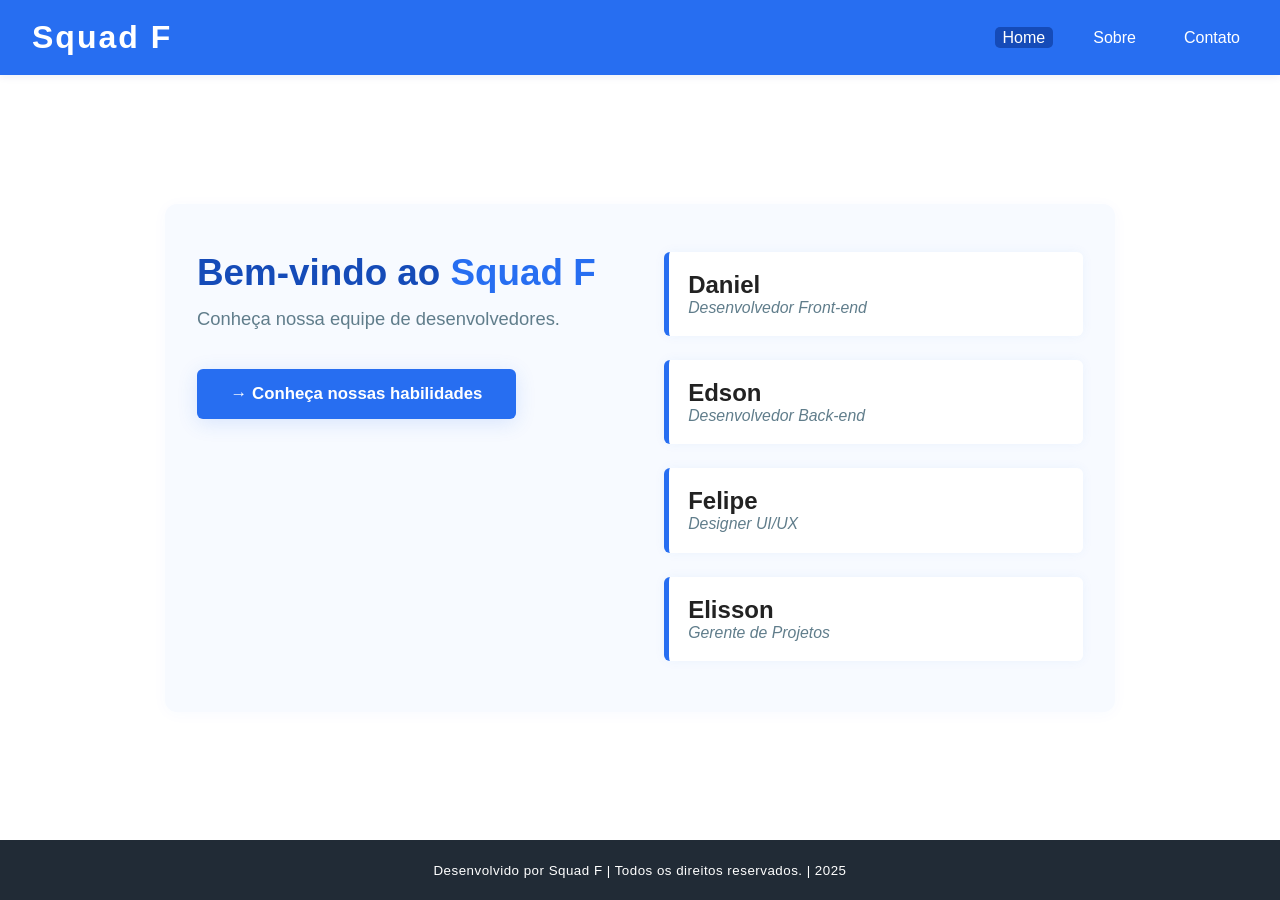
==== squads/squad-F/index.html @ 1ae01b20 "chore:estrutura base" ====
<!DOCTYPE html>
<html lang="pt-BR">
  <head>
    <meta charset="UTF-8" />
    <meta name="viewport" content="width=device-width, initial-scale=1.0" />
    <meta
      name="description"
      content="Página inicial do Squad F, apresentando a equipe e suas habilidades."
    />
    <title>Home | Squad F</title>
    <link rel="stylesheet" href="./styles/home.css" />
  </head>

  <body>
    <header class="site-header">
      <div class="logo">
        <a href="index.html" aria-label="Ir para a página inicial do Squad F">Squad F</a>
      </div>

      <nav class="main-nav" aria-label="Navegação principal">
        <ul>
          <li><a href="index.html" class="active" aria-current="page">Home</a></li>
          <li><a href="sobre.html">Sobre</a></li>
          <li><a href="contato.html">Contato</a></li>
        </ul>
      </nav>
    </header>

    <main id="main-content">
      <section class="section-hero" aria-labelledby="hero-title">
        <div class="hero-text">
          <h1 id="hero-title">Bem-vindo ao <span>Squad F</span></h1>
          <p>Conheça nossa equipe de desenvolvedores.</p>
          <a href="habilidades.html" class="btn-primary" aria-label="Conhecer nossas habilidades">
            &rarr; Conheça nossas habilidades
          </a>
        </div>

        <ul class="team-members" aria-label="Lista de membros da equipe">
          <li class="member">
            <h2>Daniel</h2>
            <p>Desenvolvedor Front-end</p>
          </li>
          <li class="member">
            <h2>Edson</h2>
            <p>Desenvolvedor Back-end</p>
          </li>
          <li class="member">
            <h2>Felipe</h2>
            <p>Designer UI/UX</p>
          </li>
          <li class="member">
            <h2>Elisson</h2>
            <p>Gerente de Projetos</p>
          </li>
        </ul>
      </section>
    </main>

    <footer>
      <p>
        <small>Desenvolvido por Squad F | Todos os direitos reservados. | 2025</small>
      </p>
    </footer>
  </body>
</html>
---- squads/squad-F/styles/home.css ----
:root {
  --primary-blue: #276ef1;
  --primary-blue-dark: #154bb8;
  --background: #fff;
  --text-main: #222;
  --text-muted: #607d8b;
}

* {
  margin: 0;
  padding: 0;
  box-sizing: border-box;
}

body {
  font-family: 'Segoe UI', Arial, sans-serif;
  background: var(--background);
  color: var(--text-main);
  min-height: 100vh;
  display: flex;
  flex-direction: column;
}

.site-header {
  background: var(--primary-blue);
  color: white;
  padding: 1.2rem 2rem;
  display: flex;
  justify-content: space-between;
  align-items: center;
  box-shadow: 0 2px 8px rgba(17, 63, 114, 0.07);
}

.logo a {
  color: white;
  font-size: 2rem;
  text-decoration: none;
  font-weight: bold;
  letter-spacing: 2px;
}

.main-nav ul,
.team-members {
  list-style: none;
  margin: 0;
  padding: 0;
}

.main-nav ul {
  display: flex;
  gap: 2rem;
}

.main-nav a {
  color: white;
  text-decoration: none;
  font-weight: 500;
  padding: 2px 8px;
  border-radius: 5px;
  transition: background .2s;
}

.main-nav a.active, .main-nav a:hover {
  background: var(--primary-blue-dark);
}

main {
  flex: 1;
  display: flex;
  flex-direction: column;
  align-items: center;
  justify-content: center;
  min-height: 80vh;
}

.section-hero {
  background: #f7faff;
  border-radius: 12px;
  box-shadow: 0 2px 16px rgba(39,110,241,.03);
  padding: 3rem 2rem;
  margin: 2rem 0;
  width: 100%;
  max-width: 950px;
  display: flex;
  flex-wrap: wrap;
  align-items: flex-start;
  justify-content: space-between;
  gap: 3rem;
}

.hero-text {
  flex: 2 1 320px;
  display: flex;
  flex-direction: column;
  justify-content: center;
}

.hero-text h1 {
  font-size: 2.3rem;
  margin-bottom: 0.4em;
  color: var(--primary-blue-dark);
}

.hero-text h1 span {
  color: var(--primary-blue);
}

.hero-text p {
  color: var(--text-muted);
  font-size: 1.15rem;
  margin-bottom: 1.2em;
}

.btn-primary {
  align-self: flex-start;
  background: var(--primary-blue);
  color: white;
  text-decoration: none;
  font-weight: 600;
  padding: 0.9em 2em;
  border-radius: 6px;
  box-shadow: 0 4px 20px rgba(39, 110, 241, 0.15);
  transition: background .2s;
  font-size: 1.05rem;
  margin-top: 1em;
}

.btn-primary:hover {
  background: var(--primary-blue-dark);
}

.team-members {
  flex: 2 1 320px;
  display: flex;
  flex-direction: column;
  gap: 1.3em;
}

.member {
  background: white;
  border-left: 5px solid var(--primary-blue);
  border-radius: 6px;
  padding: 1.2em 1.2em;
  box-shadow: 0 0 12px rgba(39,110,241,.05);
  margin-bottom: 0.2em;
}

.member h3 {
  color: var(--primary-blue-dark);
  font-size: 1.15em;
  margin-bottom: 0.2em;
  font-weight: bold;
}

.member p {
  color: var(--text-muted);
  font-style: italic;
  font-size: 0.99em;
}

footer {
  background: #212b36;
  color: #fff;
  font-size: 1rem;
  width: 100%;
  padding: 1.3em 2em;
  text-align: center;
  margin-top: auto;
  letter-spacing: 0.5px;
  position: relative;
}
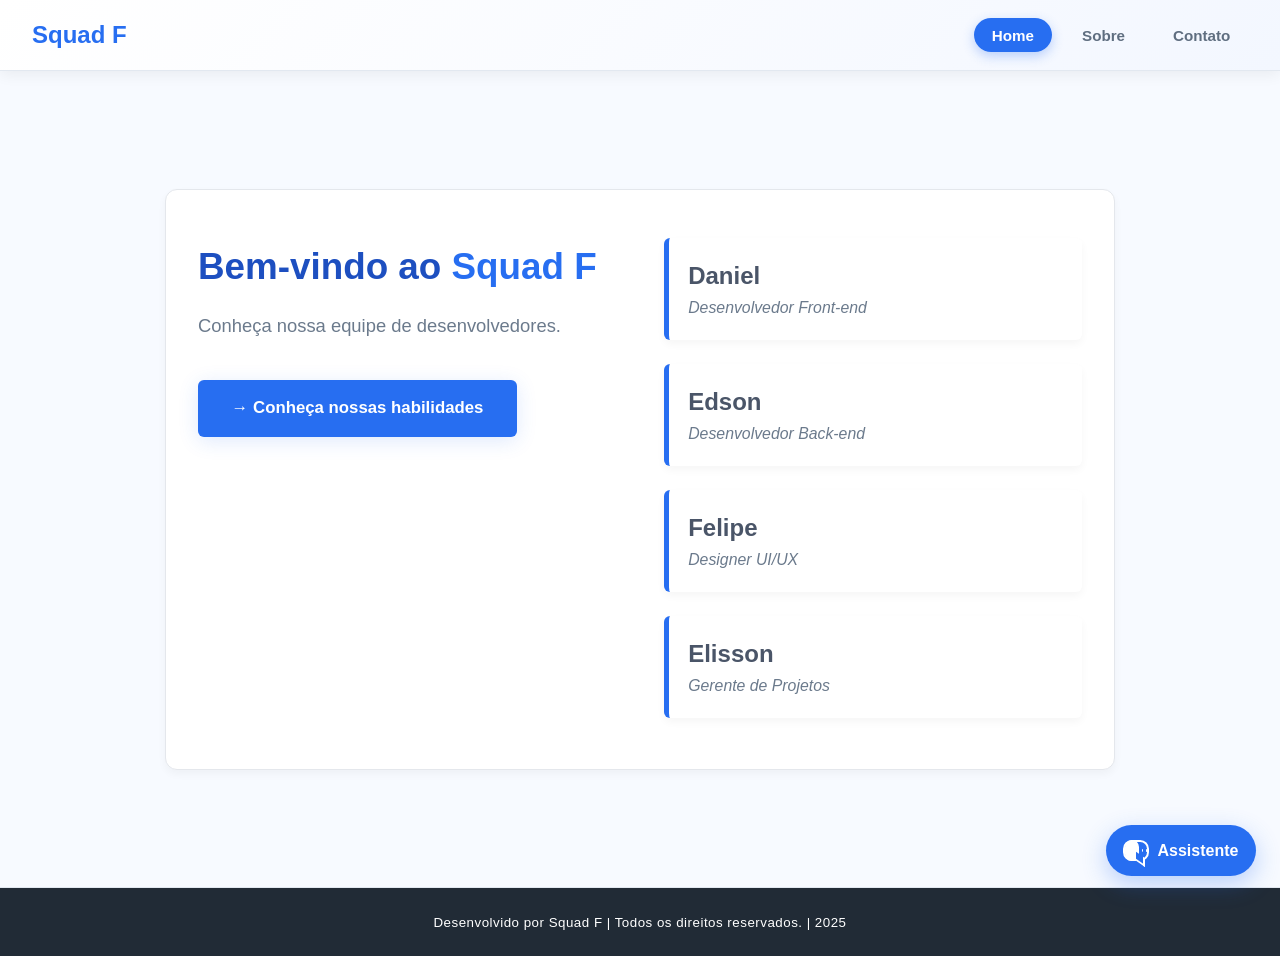
==== commit 0a75f688: "feat: adiciona o painel de chatbot e conecta com a API" ====
--- a/squads/squad-F/index.html
+++ b/squads/squad-F/index.html
@@ -9,6 +9,7 @@
     />
     <title>Home | Squad F</title>
     <link rel="stylesheet" href="./styles/home.css" />
+    <link rel="stylesheet" href="./assets/chatbot.css" />
   </head>
 
   <body>
@@ -62,5 +63,6 @@
         <small>Desenvolvido por Squad F | Todos os direitos reservados. | 2025</small>
       </p>
     </footer>
+    <script type="module" src="./assets/chatbot.js"></script>
   </body>
 </html>
--- a/squads/squad-F/styles/home.css
+++ b/squads/squad-F/styles/home.css
@@ -1,9 +1,13 @@
 :root {
-  --primary-blue: #276ef1;
-  --primary-blue-dark: #154bb8;
-  --background: #fff;
-  --text-main: #222;
-  --text-muted: #607d8b;
+  --primary: #276ef1;
+  --primary-dark: #1d4fc0;
+  --bg: #f7faff;
+  --panel: #ffffff;
+  --text: #4a5568;
+  --heading: #1e293b;
+  --muted: #6b7a8c;
+  --border: #e2e8f0;
+  --shadow: rgba(39, 110, 241, 0.15);
 }
 
 * {
@@ -12,31 +16,66 @@
   box-sizing: border-box;
 }
 
+html {
+  scroll-behavior: smooth;
+}
+
 body {
-  font-family: 'Segoe UI', Arial, sans-serif;
-  background: var(--background);
-  color: var(--text-main);
+  font-family: "Segoe UI", Arial, sans-serif;
+  background: var(--bg);
+  color: var(--text);
   min-height: 100vh;
-  display: flex;
-  flex-direction: column;
+  line-height: 1.6;
+  display: flex;
+  flex-direction: column;
+}
+
+img,
+svg {
+  display: block;
+  max-width: 100%;
+  height: auto;
+}
+
+a {
+  color: inherit;
+  text-decoration: none;
+}
+
+button,
+input,
+textarea,
+select {
+  font: inherit;
+}
+
+:focus-visible {
+  outline: 2px solid var(--primary);
+  outline-offset: 2px;
 }
 
 .site-header {
-  background: var(--primary-blue);
-  color: white;
-  padding: 1.2rem 2rem;
+  background: linear-gradient(135deg, #ffffff 0%, #f3f7ff 100%);
+  padding: 1rem 2rem;
   display: flex;
   justify-content: space-between;
   align-items: center;
-  box-shadow: 0 2px 8px rgba(17, 63, 114, 0.07);
+  border-bottom: 1px solid var(--border);
+  box-shadow: 0 4px 14px rgba(0, 0, 0, 0.06);
+  position: sticky;
+  top: 0;
+  z-index: 10;
+}
+
+.site-header:hover {
+  box-shadow: 0 6px 25px var(--shadow);
 }
 
 .logo a {
-  color: white;
-  font-size: 2rem;
-  text-decoration: none;
-  font-weight: bold;
-  letter-spacing: 2px;
+  color: var(--primary);
+  font-size: 1.5rem;
+  text-decoration: none;
+  font-weight: 800;
 }
 
 .main-nav ul,
@@ -48,20 +87,31 @@
 
 .main-nav ul {
   display: flex;
-  gap: 2rem;
+  flex-wrap: wrap;
+  gap: 0.8rem;
+  justify-content: flex-end;
 }
 
 .main-nav a {
-  color: white;
-  text-decoration: none;
-  font-weight: 500;
-  padding: 2px 8px;
-  border-radius: 5px;
-  transition: background .2s;
-}
-
-.main-nav a.active, .main-nav a:hover {
-  background: var(--primary-blue-dark);
+  text-decoration: none;
+  color: #5f6e80;
+  padding: 0.55rem 1.1rem;
+  font-weight: 600;
+  font-size: 0.95rem;
+  border-radius: 25px;
+  transition: 0.25s ease;
+}
+
+.main-nav a:hover {
+  background: #e8f0ff;
+  color: var(--primary);
+  transform: translateY(-2px);
+}
+
+.main-nav a.active {
+  background: var(--primary);
+  color: #fff;
+  box-shadow: 0 4px 12px rgba(39, 110, 241, 0.3);
 }
 
 main {
@@ -71,12 +121,17 @@
   align-items: center;
   justify-content: center;
   min-height: 80vh;
+  width: 100%;
+  max-width: 1100px;
+  margin: 3rem auto;
+  padding: 0 1.5rem;
 }
 
 .section-hero {
-  background: #f7faff;
+  background: var(--panel);
+  border: 1px solid #e4e7ec;
   border-radius: 12px;
-  box-shadow: 0 2px 16px rgba(39,110,241,.03);
+  box-shadow: 0 4px 8px rgba(0, 0, 0, 0.04);
   padding: 3rem 2rem;
   margin: 2rem 0;
   width: 100%;
@@ -98,35 +153,35 @@
 .hero-text h1 {
   font-size: 2.3rem;
   margin-bottom: 0.4em;
-  color: var(--primary-blue-dark);
+  color: var(--primary-dark);
 }
 
 .hero-text h1 span {
-  color: var(--primary-blue);
+  color: var(--primary);
 }
 
 .hero-text p {
-  color: var(--text-muted);
+  color: var(--muted);
   font-size: 1.15rem;
   margin-bottom: 1.2em;
 }
 
 .btn-primary {
   align-self: flex-start;
-  background: var(--primary-blue);
+  background: var(--primary);
   color: white;
   text-decoration: none;
   font-weight: 600;
   padding: 0.9em 2em;
   border-radius: 6px;
   box-shadow: 0 4px 20px rgba(39, 110, 241, 0.15);
-  transition: background .2s;
+  transition: background 0.2s ease;
   font-size: 1.05rem;
   margin-top: 1em;
 }
 
 .btn-primary:hover {
-  background: var(--primary-blue-dark);
+  background: var(--primary-dark);
 }
 
 .team-members {
@@ -138,22 +193,22 @@
 
 .member {
   background: white;
-  border-left: 5px solid var(--primary-blue);
+  border-left: 5px solid var(--primary);
   border-radius: 6px;
   padding: 1.2em 1.2em;
-  box-shadow: 0 0 12px rgba(39,110,241,.05);
+  box-shadow: 0 4px 8px rgba(0, 0, 0, 0.04);
   margin-bottom: 0.2em;
 }
 
 .member h3 {
-  color: var(--primary-blue-dark);
+  color: var(--primary-dark);
   font-size: 1.15em;
   margin-bottom: 0.2em;
-  font-weight: bold;
+  font-weight: 700;
 }
 
 .member p {
-  color: var(--text-muted);
+  color: var(--muted);
   font-style: italic;
   font-size: 0.99em;
 }
@@ -167,5 +222,6 @@
   text-align: center;
   margin-top: auto;
   letter-spacing: 0.5px;
-  position: relative;
-}
+  border-top: 1px solid var(--border);
+}
+
--- a/squads/squad-F/assets/chatbot.css
+++ b/squads/squad-F/assets/chatbot.css
@@ -0,0 +1,220 @@
+.chatbot-widget {
+  --chatbot-primary: #276ef1;
+  --chatbot-dark: #1d4fc0;
+  --chatbot-text: #1e293b;
+  --chatbot-muted: #6b7a8c;
+  font-family: "Segoe UI", Arial, sans-serif;
+}
+
+.chatbot-toggle {
+  position: fixed;
+  right: 1.5rem;
+  bottom: 1.5rem;
+  z-index: 20;
+  display: flex;
+  align-items: center;
+  gap: 0.5rem;
+  border: 0;
+  border-radius: 2rem;
+  padding: 0.8rem 1.1rem;
+  background: var(--chatbot-primary);
+  color: #fff;
+  font-weight: 700;
+  cursor: pointer;
+  box-shadow: 0 8px 24px rgba(39, 110, 241, 0.3);
+  transition: transform 0.2s ease, background 0.2s ease, box-shadow 0.2s ease;
+}
+
+.chatbot-toggle:hover,
+.chatbot-toggle:focus-visible {
+  background: var(--chatbot-dark);
+  transform: translateY(-3px);
+  box-shadow: 0 12px 30px rgba(39, 110, 241, 0.4);
+}
+
+.chatbot-toggle span:first-child {
+  position: relative;
+  display: flex;
+  align-items: center;
+  justify-content: center;
+  gap: 0.18rem;
+  width: 1.65rem;
+  height: 1.35rem;
+  border: 2px solid currentColor;
+  border-radius: 0.55rem;
+}
+
+.chatbot-logo::after {
+  position: absolute;
+  right: 0.12rem;
+  bottom: -0.3rem;
+  width: 0.45rem;
+  height: 0.45rem;
+  border-right: 2px solid currentColor;
+  border-bottom: 2px solid currentColor;
+  background: var(--chatbot-primary);
+  content: "";
+  transform: skewY(35deg);
+}
+
+.chatbot-toggle:hover .chatbot-logo::after,
+.chatbot-toggle:focus-visible .chatbot-logo::after {
+  background: var(--chatbot-dark);
+}
+
+.chatbot-logo span {
+  width: 0.22rem;
+  height: 0.22rem;
+  border-radius: 50%;
+  background: currentColor;
+}
+
+.chatbot-panel[hidden] {
+  display: none;
+}
+
+.chatbot-panel {
+  position: fixed;
+  right: 1.5rem;
+  bottom: 5.5rem;
+  z-index: 20;
+  display: grid;
+  grid-template-rows: auto 1fr auto;
+  width: min(360px, calc(100vw - 2rem));
+  height: min(520px, calc(100vh - 7rem));
+  overflow: hidden;
+  border: 1px solid #e2e8f0;
+  border-radius: 14px;
+  background: #fff;
+  box-shadow: 0 18px 45px rgba(30, 41, 59, 0.2);
+}
+
+.chatbot-header {
+  display: flex;
+  justify-content: space-between;
+  gap: 1rem;
+  padding: 1rem;
+  background: linear-gradient(135deg, #276ef1, #1d4fc0);
+  color: #fff;
+}
+
+.chatbot-header div {
+  display: grid;
+  gap: 0.2rem;
+}
+
+.chatbot-header span {
+  font-size: 0.8rem;
+  opacity: 0.9;
+}
+
+.chatbot-close {
+  align-self: start;
+  border: 0;
+  background: transparent;
+  color: #fff;
+  font-size: 1.5rem;
+  line-height: 1;
+  cursor: pointer;
+}
+
+.chatbot-messages {
+  display: flex;
+  flex-direction: column;
+  gap: 0.7rem;
+  overflow-y: auto;
+  padding: 1rem;
+  background: #f7faff;
+}
+
+.chatbot-message {
+  max-width: 88%;
+  margin: 0;
+  padding: 0.65rem 0.8rem;
+  border-radius: 12px;
+  color: var(--chatbot-text);
+  font-size: 0.92rem;
+  white-space: pre-wrap;
+}
+
+.chatbot-message-assistant,
+.chatbot-message-loading,
+.chatbot-message-error {
+  align-self: flex-start;
+  background: #fff;
+  border: 1px solid #e2e8f0;
+}
+
+.chatbot-message-user {
+  align-self: flex-end;
+  background: #e8f0ff;
+  color: var(--chatbot-dark);
+}
+
+.chatbot-message-loading {
+  color: var(--chatbot-muted);
+  font-style: italic;
+}
+
+.chatbot-message-error {
+  color: #a33a3a;
+}
+
+.chatbot-form {
+  display: flex;
+  gap: 0.5rem;
+  padding: 0.8rem;
+  border-top: 1px solid #e2e8f0;
+  background: #fff;
+}
+
+.chatbot-form input {
+  min-width: 0;
+  flex: 1;
+  border: 1px solid #cbd5e1;
+  border-radius: 8px;
+  padding: 0.65rem 0.75rem;
+}
+
+.chatbot-form input:focus {
+  border-color: var(--chatbot-primary);
+  outline: 2px solid rgba(39, 110, 241, 0.2);
+}
+
+.chatbot-form button {
+  border: 0;
+  border-radius: 8px;
+  padding: 0.65rem 0.8rem;
+  background: var(--chatbot-primary);
+  color: #fff;
+  font-weight: 700;
+  cursor: pointer;
+}
+
+.chatbot-form button:disabled {
+  cursor: wait;
+  opacity: 0.6;
+}
+
+.sr-only {
+  position: absolute;
+  width: 1px;
+  height: 1px;
+  padding: 0;
+  overflow: hidden;
+  clip: rect(0, 0, 0, 0);
+  white-space: nowrap;
+  border: 0;
+}
+
+@media (max-width: 600px) {
+  .chatbot-toggle {
+    right: 1rem;
+    bottom: 1rem;
+  }
+
+  .chatbot-panel {
+    right: 1rem;
+    bottom: 5rem;
+  }
+}
